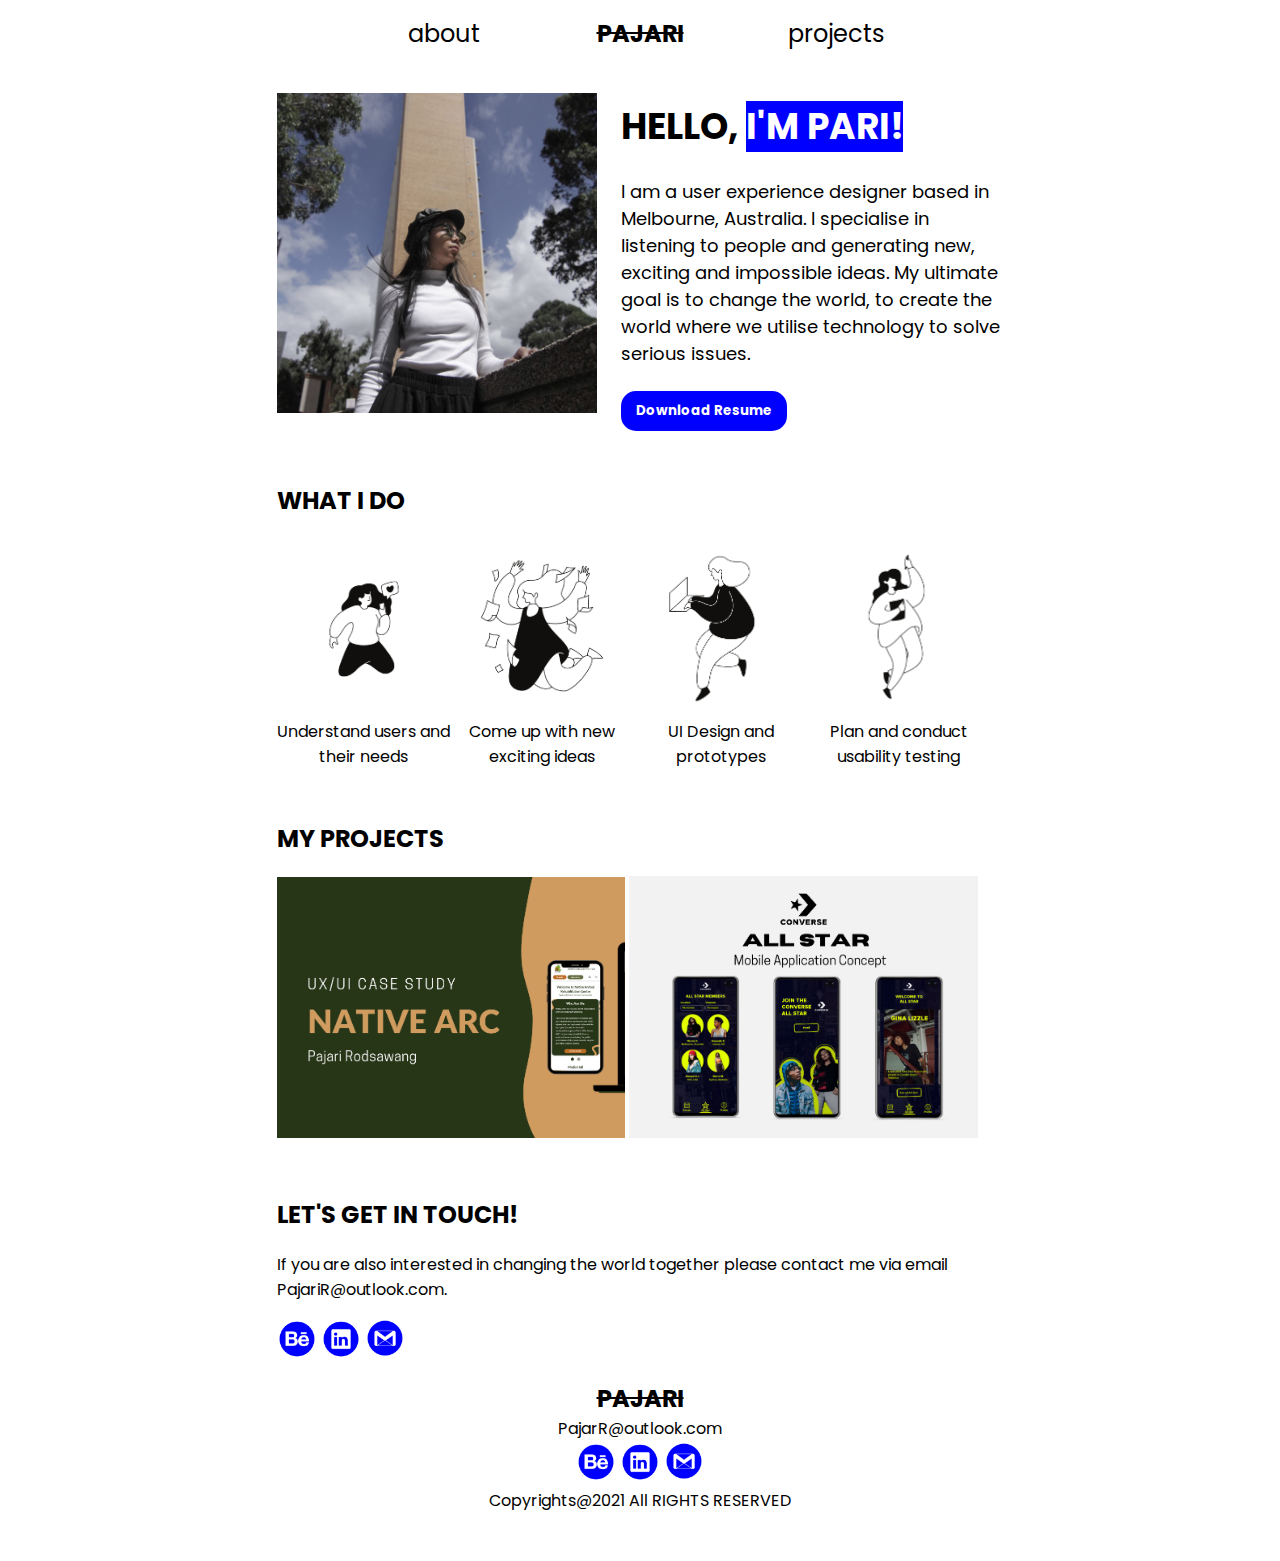
==== index.html @ 6a2b577c "Commit from HW18 folders" ====
<!DOCTYPE html>
<html>
    <head>
        <meta name="viewport" content="width=device-width, initial-scale=1.0">
        <link rel="preconnect" href="https://fonts.gstatic.com">
        <link href="https://fonts.googleapis.com/css2?family=Poppins:ital,wght@0,100;0,200;0,300;0,400;0,500;0,600;0,700;0,800;1,100;1,200;1,300;1,400;1,500;1,600;1,700;1,800&family=Righteous&display=swap" rel="stylesheet">
        <link href="style.css" rel="stylesheet" type="text/css">
    <title>Pajari Rodsawang</title>
    </head>

    <body>
    
    <!--Navigation-->
    <nav>
        <!--Main navigation-->
        <div>
            <div class = "navItems">
                <a href="about.html">about</a>
            </div>
            <div class = "navItems">
                <a href="index.html" class = "logo">PAJARI</a>
            </div>
            <div class = "navItems">
                <a href="projects.html">projects</a>
            </div>
        </div>
    </nav>

    <section class = "hero-grid-container">
        <div class = "hero-grid-picture">
            <img src ="assets/hero.jpg" class = "heroImage ">
        </div>
        <div class = "hero-grid-content">
            <h1>HELLO, <mark>I'M PARI! </mark></h1>
        <p1>I am a user experience designer based in Melbourne, Australia. I specialise in listening to people and generating new, exciting and impossible ideas. 

            My ultimate goal is to change the world, to create the world where we utilise technology to solve serious issues.</p1>
            <br>
            <button type="button">Download Resume</button>
        </div>
    </section>

    <!--Skills-->
    <section>
        <h2>WHAT I DO</h2>
        <div class = "skill">
            <div class = "skillContent">
                <img src = "assets/skill1.png" class = "skillImage">
                <p1>Understand users and their needs</p1>
            </div>
            <div class = "skillContent">
                <img src = "assets/skill2.png"class = "skillImage">
                <p1>Come up with new exciting ideas</p1>
            </div>
            <div class = "skillContent">
                <img src = "assets/skill3.png"class = "skillImage">
                <p1>UI Design and prototypes</p1>
            </div>
            <div class = "skillContent">
                <img src = "assets/skill4.png"class = "skillImage">
                <p1>Plan and conduct usability testing </p1>
            </div>
        </div>
    </section>


    <!--Projects-->
    <section>
        <h2>MY PROJECTS</h2>
        <div>
            <div class = "projectContent">
                <img src = "assets/Project1NativeARC.png" class = "projectImage">
            </div>
            <div class = "projectContent">
                <img src = "assets/Project2Converse.png" class = "projectImage">
            </div>
        </div>
    </section>

    <!--Contact-->
    <section>
        <h2>LET'S GET IN TOUCH!</h2>
        <p> If you are also interested in changing the world together please contact me via email PajariR@outlook.com.</p>
        <!--Socials-->
        <div>
            <a href=""><img src = "assets/Behance.png" class = "social"></a>
            <a href=""><img src = "assets/LinkedIn.png" class = "social"></a>
            <a href=""><img src = "assets/Email.png" class = "social"></a>
        </div>
    </section>
    <!--Footer-->
    <footer>
        <a href="" class = "logo">PAJARI</a><br>
        <p1>PajarR@outlook.com</p1><br>
        <!--Socials-->
        <div>
            <a href=""><img src = "assets/Behance.png" class = "social"></a>
            <a href=""><img src = "assets/LinkedIn.png" class = "social"></a>
            <a href=""><img src = "assets/Email.png" class = "social"></a>
        </div>
        <p1>Copyrights@2021 All RIGHTS RESERVED</p1>
    </footer>
    </body>
</html>
---- style.css ----
body{
    font-family: 'Poppins', sans-serif;
}

nav{
    /*font-family: 'Righteous', cursive;*/
    font-size: 24px;
    text-align: center;
    padding-top: 8px;
    padding-bottom: 8px;
    /*animation: article-load 300ms ease-in;*/
}

h2{
    display: block;
}
a{
    color: black;
    text-decoration: none;
}

a:hover{
    color: blue;
}

mark{
    color: white;
    background-color: blue;
}

section{
    margin-left: 20%;
    margin-right: 20%;
    margin-bottom: 0px;
    padding: 16px;
    animation: article-load 300ms ease-in;
}

button{
    background-color: blue;
    border: none;
    color: white;
    font-weight: bold;
    padding: 10px 15px;
    font-family: 'Poppins', sans-serif;
    margin-top: 24px;
    border-radius: 15px;
}

button:hover{
    background-color:rgb(0, 81, 255);
    border: none;
    color:white;
    font-weight: bold;
    padding: 10px 15px;
    font-family: 'Poppins', sans-serif;
    margin-top: 24px;
    border-radius: 15px;
}

footer{
    text-align: center;
    margin-bottom: 48px;
}



/*Class*/
/*Navigation Bar*/
.social{
    width: 40px;
}

.navItems{
    display: inline-block;
    text-align: center;
    width: 15%;
}

/*logo*/
.logo{
    text-decoration:line-through;
    font-weight: bold;
    font-size: 24px;
}
/*Hero*/
.heroImage{
    object-fit: cover;
    width: 320px;
}

.hero-grid-container{
    display: grid;
    grid-template-columns: 1fr 1fr 1fr;
    grid-template-rows: 1fr;
    grid-template-areas: "picture content content";
    align-items: baseline;
}

.hero-grid-picture{
    display: flex;
    flex-wrap: nowrap;
    flex: 100%;
    grid-area: picture;
    align-self: center;
}

.hero-grid-content{
    grid-area: content;
    margin-left: 24px;
    align-self: center;
    font-size: 18px;
}

/*skill*/
.skill{
    align-items: center;
}
.skillContent{
    width: 24%;
    display: inline-block;
    text-align: center;
    vertical-align: top;
}

.skillImage{
    width: 100%;
    height: 100%;
}

/*projects*/
.projectContent{
    width: 48%;
    height: 48%;
    display: inline-block;
}

.projectImage{
    width: 100%;
}

/*ABOUT PAGE*/
.aboutContent{
    text-align: center;
    align-items: center;
}
.aboutImage{
    width: 200px;
    border-radius: 50%;
}

/*PROJECT PAGE*/
.project{
  item-align: center;  
}

.center{
    text-align: center;
    align-items: center;
}
@media only screen and (max-width: 1040px) and (min-width: 600px){
    section{
        margin-left: 10%;
        margin-right: 10%;
    }
}


@media only screen and (max-width: 600px){
    /*Elements*/
    body{
        font-size: 16px;
    }
    section{
        margin-left: 10%;
        margin-right: 10%;
        margin-bottom: 0px;
        margin-bottom: 0px;
        padding: 0px;
    }
    footer{
        text-align: center;
        margin-bottom: 24px;
    }
    /*Navigation*/
    nav{
        /*font-family: 'Righteous', cursive;*/
        text-align: center;
        padding-top: 8px;
        padding-bottom: 16px;
    }
    .navItems{
        width: 25%;
    }


    /*Hero*/
    .heroImage{
        width: 100%;
    }

    .hero-grid-container{
        display: block;
    }

    .hero-grid-content{
        margin-left: 0px;
        align-self: center;
        font-size: 18px;
    }

    /*skill*/
    .skillContent{
        width: 48%;
    }

    /*projects*/
    .projectContent{
        width: 100%;
    }
}

@keyframes nav-load {
    0% {
      transform: translateY(-100%);
    }
  
    100% {
      transform: translateY(0);
    }
  }
  
  @keyframes article-load {
    0% {
      transform: translateY(-20px);
      opacity: 0;
    }
  
    100% {
      transform: translateY(0px);
      opacity: 1;
    }
  }
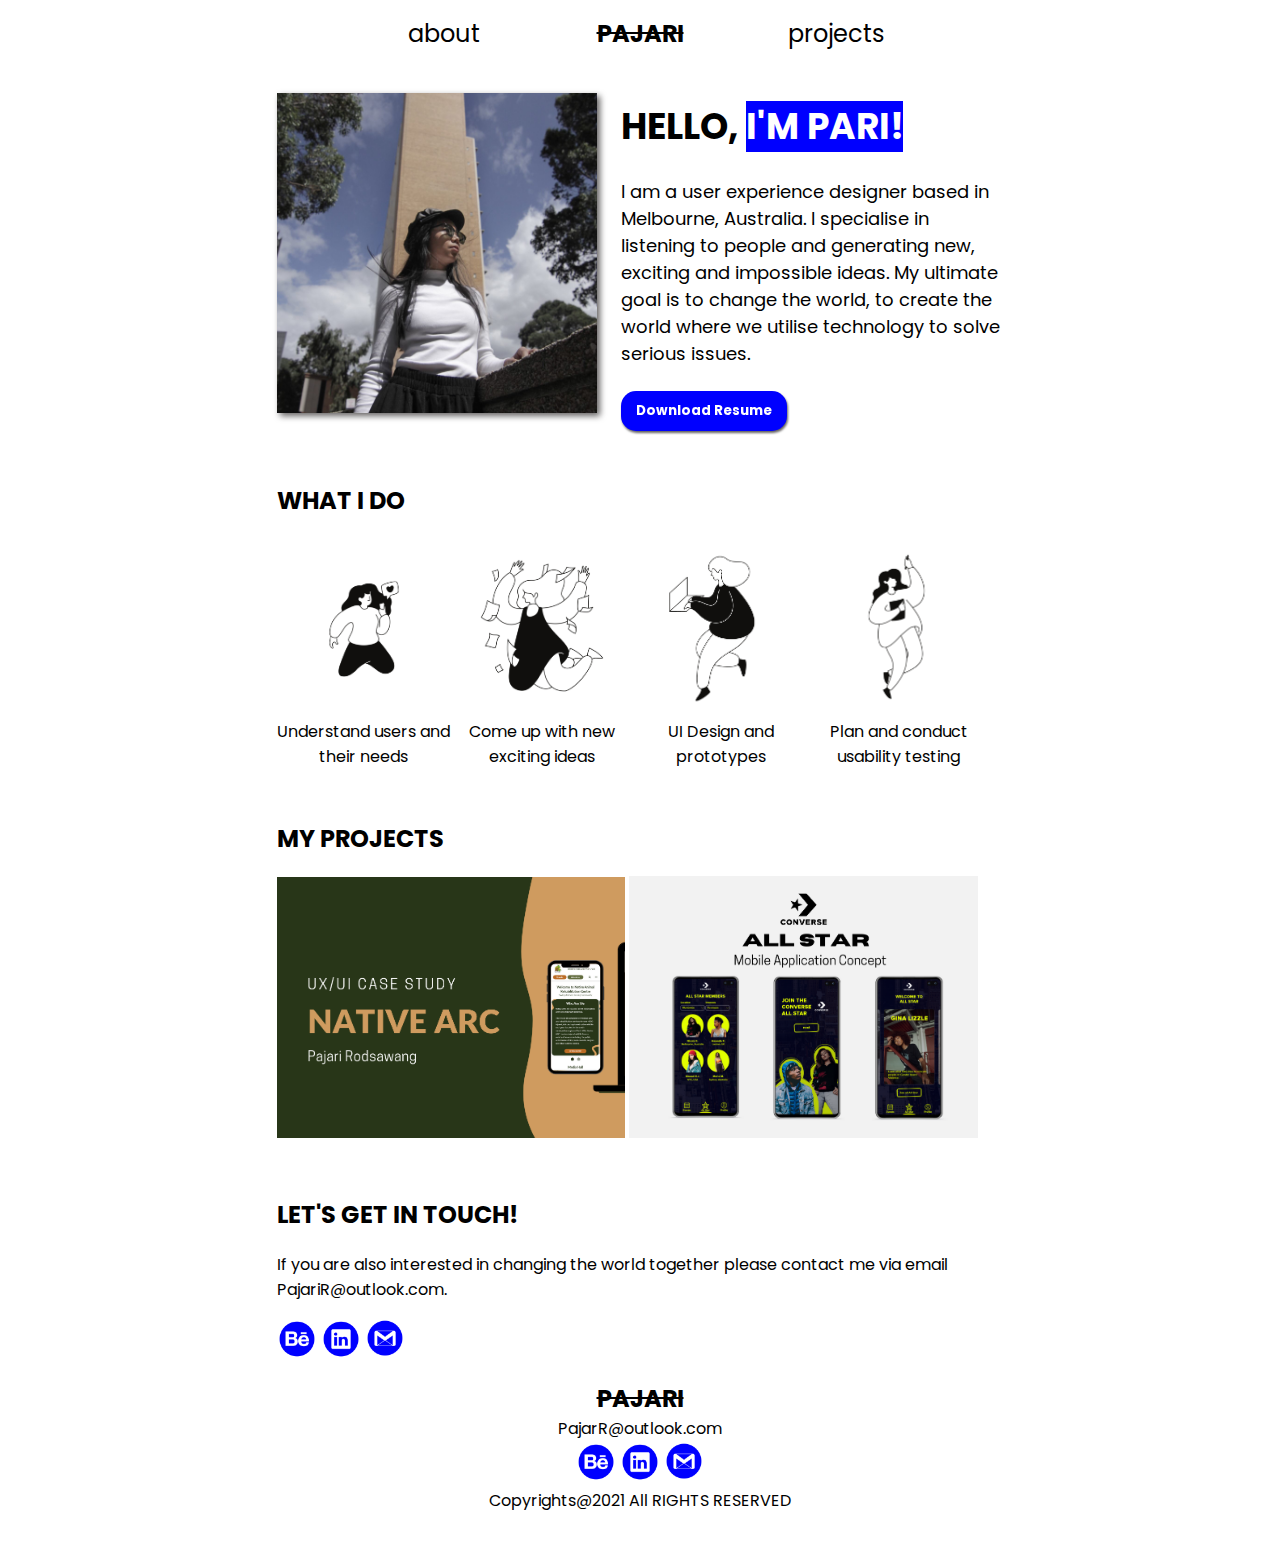
==== commit 5ae16ac0: "JS Code (Home)" ====
--- a/index.html
+++ b/index.html
@@ -5,6 +5,8 @@
         <link rel="preconnect" href="https://fonts.gstatic.com">
         <link href="https://fonts.googleapis.com/css2?family=Poppins:ital,wght@0,100;0,200;0,300;0,400;0,500;0,600;0,700;0,800;1,100;1,200;1,300;1,400;1,500;1,600;1,700;1,800&family=Righteous&display=swap" rel="stylesheet">
         <link href="style.css" rel="stylesheet" type="text/css">
+        <script src="https://ajax.googleapis.com/ajax/libs/jquery/3.5.1/jquery.min.js"></script>
+        <script src="index.js"></script>
     <title>Pajari Rodsawang</title>
     </head>
 
@@ -17,8 +19,9 @@
             <div class = "navItems">
                 <a href="about.html">about</a>
             </div>
-            <div class = "navItems">
-                <a href="index.html" class = "logo">PAJARI</a>
+            <div class = "navItems logoHome">
+                <a href="index.html" class = "logo pajari" id ='pajari'>PAJARI</a>
+                <a href='index.html' class = 'home homeIcon'><img src ='assets/home.png' width = '26px'>Home</a>
             </div>
             <div class = "navItems">
                 <a href="projects.html">projects</a>
--- a/style.css
+++ b/style.css
@@ -1,3 +1,6 @@
+html{
+    scroll-behavior: smooth;
+}
 body{
     font-family: 'Poppins', sans-serif;
 }
@@ -45,6 +48,7 @@
     font-family: 'Poppins', sans-serif;
     margin-top: 24px;
     border-radius: 15px;
+    filter: drop-shadow(1px 2px 1px #636161);
 }
 
 button:hover{
@@ -83,10 +87,19 @@
     font-weight: bold;
     font-size: 24px;
 }
+.pajari{
+    display: inline-block;
+}
+
+.homeIcon{
+    display: none;
+}
 /*Hero*/
 .heroImage{
     object-fit: cover;
     width: 320px;
+    filter: drop-shadow(3px 3px 3px #636161);
+    cursor: url('assets/cursorHi.png'), auto;
 }
 
 .hero-grid-container{
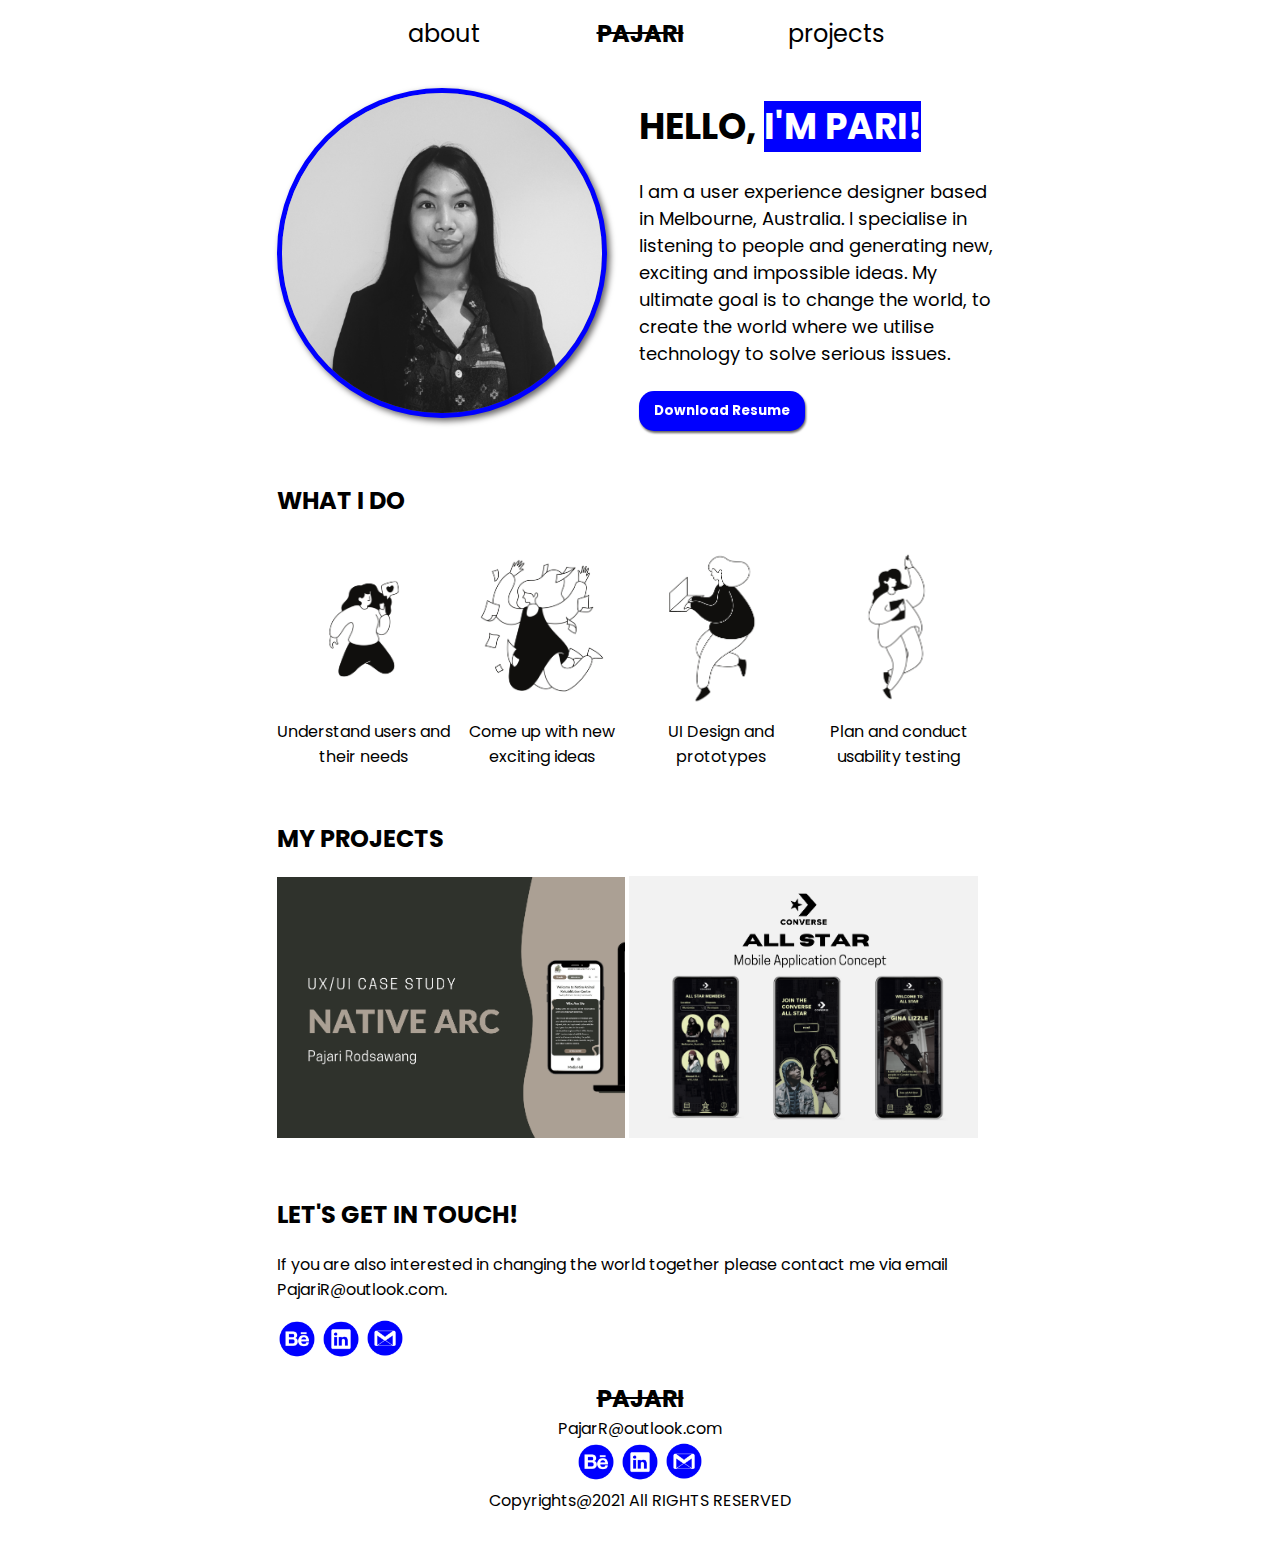
==== commit 5f6556f8: "Iteration after feedback #1" ====
--- a/index.html
+++ b/index.html
@@ -31,7 +31,7 @@
 
     <section class = "hero-grid-container">
         <div class = "hero-grid-picture">
-            <img src ="assets/hero.jpg" class = "heroImage ">
+            <img src ="assets/heroImage.gif" class = "heroImage ">
         </div>
         <div class = "hero-grid-content">
             <h1>HELLO, <mark>I'M PARI! </mark></h1>
@@ -71,11 +71,11 @@
     <section>
         <h2>MY PROJECTS</h2>
         <div>
-            <div class = "projectContent">
-                <img src = "assets/Project1NativeARC.png" class = "projectImage">
+            <div class = "projectContent overlay">
+                <a href=''><img src = "assets/Project1NativeARC.png" class = "projectImage"></a>
             </div>
             <div class = "projectContent">
-                <img src = "assets/Project2Converse.png" class = "projectImage">
+                <a href=''><img src = "assets/Project2Converse.png" class = "projectImage"></a>
             </div>
         </div>
     </section>
--- a/style.css
+++ b/style.css
@@ -89,10 +89,12 @@
 }
 .pajari{
     display: inline-block;
+    animation: article-load 200ms ease-in;
 }
 
 .homeIcon{
     display: none;
+    animation: article-load 200ms ease-in;
 }
 /*Hero*/
 .heroImage{
@@ -100,6 +102,10 @@
     width: 320px;
     filter: drop-shadow(3px 3px 3px #636161);
     cursor: url('assets/cursorHi.png'), auto;
+    border-radius: 50%;
+    border-color: blue;
+    border-width: 5px;
+    border-style: solid;
 }
 
 .hero-grid-container{
@@ -120,7 +126,7 @@
 
 .hero-grid-content{
     grid-area: content;
-    margin-left: 24px;
+    margin-left: 32px;
     align-self: center;
     font-size: 18px;
 }
@@ -150,6 +156,14 @@
 
 .projectImage{
     width: 100%;
+    filter: drop-shadow(0px 2px 1px #636161);
+    filter: grayscale(80%) contrast(1);
+}
+
+.projectImage:hover{
+    width: 100%;
+    filter: none;
+    filter: drop-shadow(0px 2px 1px #636161);
 }
 
 /*ABOUT PAGE*/
@@ -171,6 +185,7 @@
     text-align: center;
     align-items: center;
 }
+
 @media only screen and (max-width: 1040px) and (min-width: 600px){
     section{
         margin-left: 10%;
